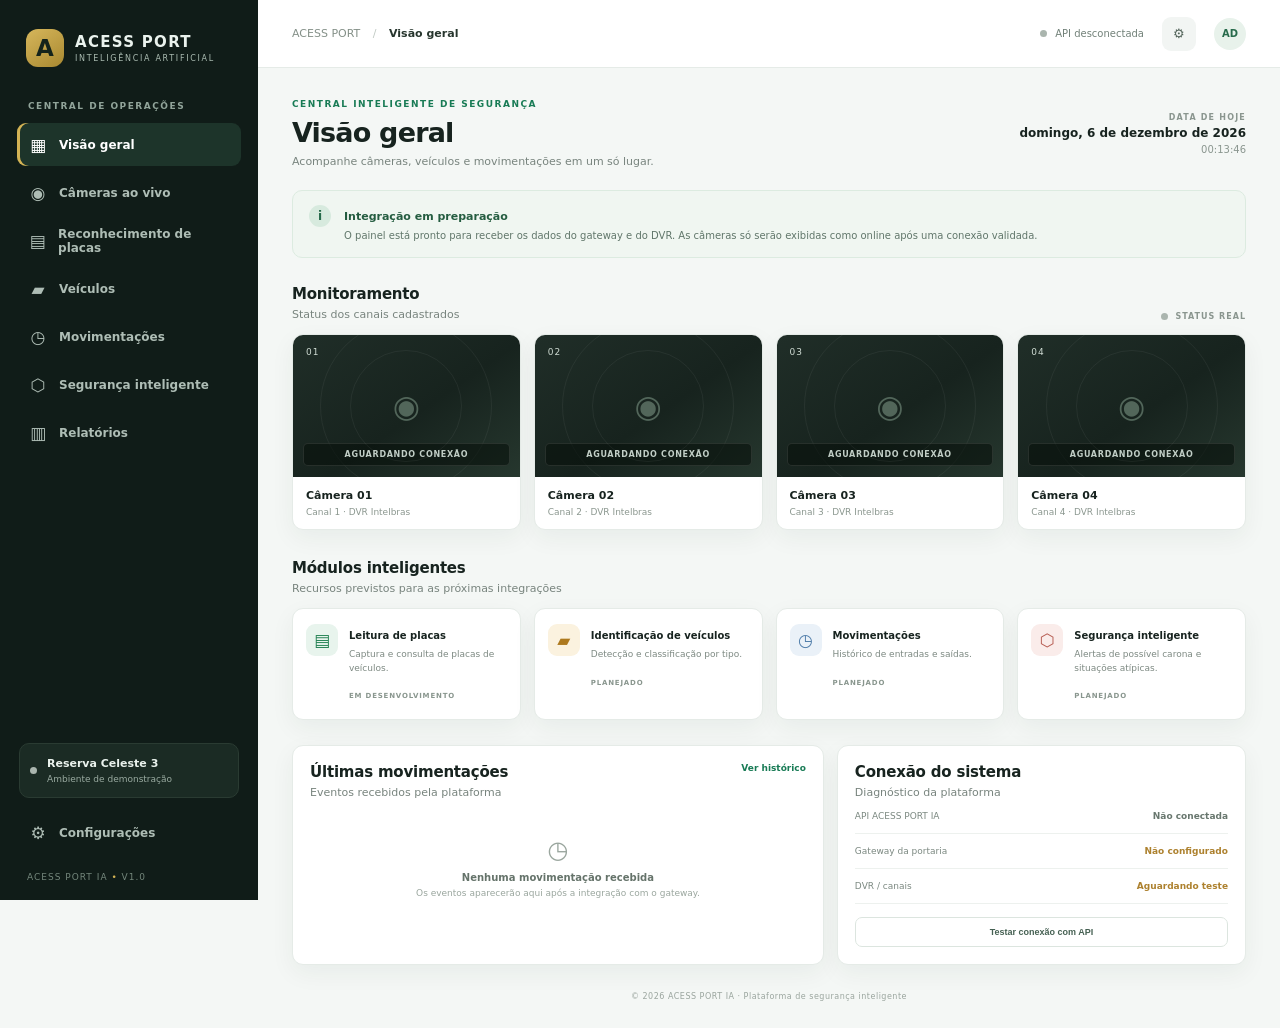
==== acess-port-ia/frontend/index.html @ da47a5ac "Add files via upload" ====
<!doctype html>
<html lang="pt-BR">
<head>
  <meta charset="utf-8">
  <meta name="viewport" content="width=device-width, initial-scale=1">
  <meta name="theme-color" content="#101b18">
  <title>ACESS PORT IA | Central Inteligente</title>
  <link rel="stylesheet" href="./styles.css">
</head>
<body>
  <div class="app-shell">
    <aside class="sidebar" id="sidebar">
      <a class="brand" href="#" aria-label="ACESS PORT IA início">
        <span class="brand-mark">A</span>
        <span class="brand-copy"><strong>ACESS PORT</strong><small>INTELIGÊNCIA ARTIFICIAL</small></span>
      </a>
      <div class="side-label">CENTRAL DE OPERAÇÕES</div>
      <nav class="nav">
        <a class="nav-item active" href="#overview"><span class="nav-icon">▦</span> Visão geral</a>
        <a class="nav-item" href="#cameras"><span class="nav-icon">◉</span> Câmeras ao vivo</a>
        <a class="nav-item" href="#plates"><span class="nav-icon">▤</span> Reconhecimento de placas</a>
        <a class="nav-item" href="#vehicles"><span class="nav-icon">▰</span> Veículos</a>
        <a class="nav-item" href="#events"><span class="nav-icon">◷</span> Movimentações</a>
        <a class="nav-item" href="#security"><span class="nav-icon">⬡</span> Segurança inteligente</a>
        <a class="nav-item" href="#reports"><span class="nav-icon">▥</span> Relatórios</a>
      </nav>
      <div class="sidebar-bottom">
        <div class="property-chip"><span class="status-dot muted"></span><div><strong>Reserva Celeste 3</strong><small>Ambiente de demonstração</small></div></div>
        <a class="nav-item" href="#settings"><span class="nav-icon">⚙</span> Configurações</a>
        <div class="sidebar-foot">ACESS PORT IA <span>•</span> V1.0</div>
      </div>
    </aside>

    <main class="main" id="overview">
      <header class="topbar">
        <button class="menu-toggle" id="menuToggle" aria-label="Abrir menu">☰</button>
        <div class="breadcrumb">ACESS PORT <span>/</span> <strong>Visão geral</strong></div>
        <div class="top-actions">
          <span class="system-state"><i class="status-dot muted" id="apiDot"></i><span id="apiStatus">API desconectada</span></span>
          <button class="icon-button" id="settingsButton" title="Configurar API">⚙</button>
          <div class="user-avatar" title="Administração">AD</div>
        </div>
      </header>

      <section class="page-content">
        <div class="welcome-row">
          <div><div class="eyebrow">CENTRAL INTELIGENTE DE SEGURANÇA</div><h1>Visão geral</h1><p>Acompanhe câmeras, veículos e movimentações em um só lugar.</p></div>
          <div class="date-card"><span>DATA DE HOJE</span><strong id="today">—</strong><small id="clock">--:--:--</small></div>
        </div>

        <div class="notice" role="status"><span class="notice-icon">i</span><div><strong>Integração em preparação</strong><p>O painel está pronto para receber os dados do gateway e do DVR. As câmeras só serão exibidas como online após uma conexão validada.</p></div></div>

        <div class="section-heading"><div><h2>Monitoramento</h2><p>Status dos canais cadastrados</p></div><span class="live-label"><i class="status-dot muted"></i> STATUS REAL</span></div>
        <div class="camera-grid" id="cameraGrid">
          <article class="camera-card"><div class="camera-preview"><span class="camera-number">01</span><span class="camera-symbol">◉</span><span class="camera-pill">AGUARDANDO CONEXÃO</span></div><div class="camera-info"><strong>Câmera 01</strong><small>Canal 1 · DVR Intelbras</small></div></article>
          <article class="camera-card"><div class="camera-preview"><span class="camera-number">02</span><span class="camera-symbol">◉</span><span class="camera-pill">AGUARDANDO CONEXÃO</span></div><div class="camera-info"><strong>Câmera 02</strong><small>Canal 2 · DVR Intelbras</small></div></article>
          <article class="camera-card"><div class="camera-preview"><span class="camera-number">03</span><span class="camera-symbol">◉</span><span class="camera-pill">AGUARDANDO CONEXÃO</span></div><div class="camera-info"><strong>Câmera 03</strong><small>Canal 3 · DVR Intelbras</small></div></article>
          <article class="camera-card"><div class="camera-preview"><span class="camera-number">04</span><span class="camera-symbol">◉</span><span class="camera-pill">AGUARDANDO CONEXÃO</span></div><div class="camera-info"><strong>Câmera 04</strong><small>Canal 4 · DVR Intelbras</small></div></article>
        </div>

        <div class="section-heading lower"><div><h2>Módulos inteligentes</h2><p>Recursos previstos para as próximas integrações</p></div></div>
        <div class="module-grid">
          <article class="module-card"><span class="module-icon green">▤</span><div><strong>Leitura de placas</strong><p>Captura e consulta de placas de veículos.</p><span class="module-state">EM DESENVOLVIMENTO</span></div></article>
          <article class="module-card"><span class="module-icon amber">▰</span><div><strong>Identificação de veículos</strong><p>Detecção e classificação por tipo.</p><span class="module-state">PLANEJADO</span></div></article>
          <article class="module-card"><span class="module-icon blue">◷</span><div><strong>Movimentações</strong><p>Histórico de entradas e saídas.</p><span class="module-state">PLANEJADO</span></div></article>
          <article class="module-card"><span class="module-icon red">⬡</span><div><strong>Segurança inteligente</strong><p>Alertas de possível carona e situações atípicas.</p><span class="module-state">PLANEJADO</span></div></article>
        </div>

        <div class="bottom-grid">
          <section class="panel" id="events"><div class="panel-heading"><div><h2>Últimas movimentações</h2><p>Eventos recebidos pela plataforma</p></div><a href="#events">Ver histórico</a></div><div class="empty-state"><span>◷</span><strong>Nenhuma movimentação recebida</strong><p>Os eventos aparecerão aqui após a integração com o gateway.</p></div></section>
          <section class="panel" id="connection"><div class="panel-heading"><div><h2>Conexão do sistema</h2><p>Diagnóstico da plataforma</p></div></div><div class="connection-row"><span>API ACESS PORT IA</span><strong id="apiDetail">Não conectada</strong></div><div class="connection-row"><span>Gateway da portaria</span><strong class="pending">Não configurado</strong></div><div class="connection-row"><span>DVR / canais</span><strong class="pending">Aguardando teste</strong></div><button class="outline-button" id="retryButton">Testar conexão com API</button></section>
        </div>
        <footer>© <span id="year"></span> ACESS PORT IA · Plataforma de segurança inteligente</footer>
      </section>
    </main>
  </div>

  <dialog id="apiDialog" class="config-dialog">
    <form method="dialog" id="apiForm">
      <div class="dialog-head"><div><span class="eyebrow">CONFIGURAÇÃO</span><h2>Conectar à API</h2></div><button class="close-button" value="cancel" aria-label="Fechar">×</button></div>
      <p>Informe o endereço da API instalada no servidor. Não coloque senhas ou endereços RTSP aqui.</p>
      <label for="apiUrl">Endereço base da API</label>
      <input id="apiUrl" type="url" placeholder="http://127.0.0.1:8000" value="http://127.0.0.1:8000">
      <div class="dialog-actions"><button class="outline-button" value="cancel">Cancelar</button><button class="primary-button" id="saveApi" value="default">Salvar e testar</button></div>
      <small id="configFeedback" class="feedback"></small>
    </form>
  </dialog>
  <script src="./app.js"></script>
</body>
</html>
---- acess-port-ia/frontend/styles.css ----
:root{--bg:#f4f7f5;--surface:#fff;--ink:#17231f;--muted:#78847e;--line:#e5ebe7;--green:#187b55;--green-dark:#10583e;--soft-green:#e8f4ed;--amber:#c58a27;--shadow:0 8px 24px rgba(25,48,37,.055)}
*{box-sizing:border-box}body{margin:0;background:var(--bg);color:var(--ink);font-family:Inter,ui-sans-serif,system-ui,-apple-system,"Segoe UI",sans-serif}.app-shell{min-height:100vh}.sidebar{position:fixed;inset:0 auto 0 0;width:258px;background:#101c18;color:#eaf2ed;padding:25px 17px 18px;display:flex;flex-direction:column;z-index:5}.brand{display:flex;align-items:center;gap:11px;padding:4px 9px 34px;color:inherit;text-decoration:none}.brand-mark{width:38px;height:38px;border-radius:12px;background:linear-gradient(145deg,#d6b65b,#a98931);display:grid;place-items:center;color:#14231b;font-size:23px;font-weight:900}.brand-copy{display:flex;flex-direction:column;gap:3px}.brand-copy strong{font-size:15px;letter-spacing:1.3px}.brand-copy small{font-size:8px;letter-spacing:1.7px;color:#aabbb1}.side-label,.eyebrow{font-size:9px;font-weight:800;letter-spacing:1.5px;color:#91a49a}.side-label{padding:0 11px 12px}.nav{display:grid;gap:5px}.nav-item{height:43px;display:flex;align-items:center;gap:12px;padding:0 12px;color:#aebdb5;text-decoration:none;border-radius:9px;font-size:12px;font-weight:600}.nav-item:hover,.nav-item.active{background:#1d342a;color:#fff}.nav-item.active{box-shadow:inset 3px 0 #d4b354}.nav-icon{width:18px;text-align:center;font-size:17px}.sidebar-bottom{margin-top:auto}.property-chip{display:flex;gap:10px;align-items:center;padding:13px 10px;margin:0 2px 13px;background:#1b2b24;border:1px solid #2a3b32;border-radius:10px}.property-chip div{display:grid;gap:4px}.property-chip strong{font-size:11px}.property-chip small{font-size:9px;color:#9aaba1}.sidebar-foot{padding:18px 10px 0;color:#74877c;font-size:9px;letter-spacing:1px}.sidebar-foot span{color:#d4b354}.main{margin-left:258px;min-height:100vh}.topbar{height:68px;background:#fff;border-bottom:1px solid var(--line);display:flex;align-items:center;justify-content:space-between;padding:0 34px;position:sticky;top:0;z-index:3}.breadcrumb{font-size:11px;color:#849088}.breadcrumb span{padding:0 9px;color:#c1cac4}.breadcrumb strong{color:#26352d}.top-actions{display:flex;align-items:center;gap:18px}.system-state{display:flex;align-items:center;gap:8px;color:#718078;font-size:10px}.status-dot{display:inline-block;width:7px;height:7px;border-radius:50%;background:#aab5ae}.status-dot.green{background:#26a269;box-shadow:0 0 0 3px #e0f3e8}.status-dot.muted{background:#aab5ae}.icon-button,.menu-toggle{border:0;background:#f2f5f3;border-radius:9px;width:34px;height:34px;color:#53645a;cursor:pointer}.user-avatar{width:32px;height:32px;border-radius:50%;display:grid;place-items:center;background:#e8f2eb;color:#276b4b;font-size:10px;font-weight:800}.menu-toggle{display:none}.page-content{max-width:1440px;margin:auto;padding:31px 34px 22px}.welcome-row{display:flex;justify-content:space-between;align-items:center;margin-bottom:22px}.eyebrow{color:var(--green);margin-bottom:8px}h1{font-size:27px;letter-spacing:-.8px;margin:0 0 7px}.welcome-row p,.section-heading p,.panel-heading p{margin:0;color:var(--muted);font-size:11px}.date-card{text-align:right;display:grid;gap:4px}.date-card span{font-size:8px;letter-spacing:1.2px;color:#8a968f;font-weight:800}.date-card strong{font-size:12px}.date-card small{font-size:10px;color:#8a968f}.notice{display:flex;gap:13px;padding:14px 16px;background:#f0f6f1;border:1px solid #dcebe0;border-radius:10px;margin-bottom:27px}.notice-icon{width:22px;height:22px;border-radius:50%;background:#d7eade;color:#276b4b;display:grid;place-items:center;font-weight:800;font-size:12px;flex:none}.notice strong{font-size:11px;color:#245c40}.notice p{font-size:10px;color:#60766a;margin:4px 0 0;line-height:1.5}.section-heading{display:flex;align-items:end;justify-content:space-between;margin-bottom:13px}.section-heading h2,.panel-heading h2{font-size:15px;margin:0 0 5px;letter-spacing:-.2px}.live-label{font-size:8px;letter-spacing:1px;font-weight:800;color:#89958e;display:flex;align-items:center;gap:7px}.camera-grid{display:grid;grid-template-columns:repeat(4,minmax(0,1fr));gap:13px}.camera-card,.module-card,.panel{background:var(--surface);border:1px solid var(--line);border-radius:11px;box-shadow:var(--shadow);overflow:hidden}.camera-preview{height:142px;background:linear-gradient(145deg,#202e28,#17231e 55%,#26372e);position:relative;display:grid;place-items:center;overflow:hidden}.camera-preview:before,.camera-preview:after{content:"";position:absolute;border:1px solid rgba(255,255,255,.055);border-radius:50%;width:170px;height:170px}.camera-preview:after{width:110px;height:110px}.camera-number{position:absolute;top:12px;left:13px;color:#d1ddd5;font-size:9px;letter-spacing:1px}.camera-symbol{font-size:31px;color:#52665a;z-index:1}.camera-pill{position:absolute;bottom:11px;left:10px;right:10px;text-align:center;background:rgba(8,16,12,.58);border:1px solid rgba(255,255,255,.1);border-radius:5px;padding:6px 3px;color:#c1cec6;font-size:8px;font-weight:800;letter-spacing:.7px}.camera-info{padding:12px 13px;display:grid;gap:5px}.camera-info strong{font-size:11px}.camera-info small{font-size:9px;color:#8b978f}.lower{margin-top:29px}.module-grid{display:grid;grid-template-columns:repeat(4,minmax(0,1fr));gap:13px}.module-card{padding:15px 13px;display:flex;gap:11px;min-height:112px}.module-icon{width:32px;height:32px;border-radius:9px;display:grid;place-items:center;font-size:17px;flex:none}.module-icon.green{background:#e8f4ed;color:#248253}.module-icon.amber{background:#fbf2df;color:#ad791e}.module-icon.blue{background:#eaf1f8;color:#4e7ca9}.module-icon.red{background:#faecea;color:#b65b51}.module-card strong{font-size:10px}.module-card p{font-size:9px;color:#7d8982;line-height:1.5;margin:5px 0 8px}.module-state{font-size:7px;letter-spacing:.8px;font-weight:800;color:#89968e}.bottom-grid{display:grid;grid-template-columns:1.3fr 1fr;gap:13px;margin-top:25px}.panel{padding:17px}.panel-heading{display:flex;justify-content:space-between;align-items:start}.panel-heading a{font-size:9px;color:var(--green);text-decoration:none;font-weight:700}.empty-state{min-height:135px;display:flex;flex-direction:column;align-items:center;justify-content:center;text-align:center;color:#9aa69e}.empty-state>span{font-size:24px;margin-bottom:8px}.empty-state strong{font-size:10px;color:#65736a}.empty-state p{font-size:9px;margin:5px 0 0}.connection-row{display:flex;justify-content:space-between;gap:12px;padding:12px 0;border-bottom:1px solid #edf1ee;font-size:9px;color:#7b8880}.connection-row strong{color:#68776e;font-size:9px}.connection-row strong.pending{color:#ad812e}.outline-button,.primary-button{border:1px solid #dce5df;background:#fff;border-radius:7px;padding:9px 12px;color:#456052;font-size:9px;font-weight:800;cursor:pointer}.outline-button:hover{background:#f5f8f6}.panel .outline-button{width:100%;margin-top:13px}footer{text-align:center;padding:27px 0 5px;color:#9aa59e;font-size:8px;letter-spacing:.5px}.config-dialog{border:0;border-radius:14px;width:min(440px,calc(100% - 30px));padding:0;box-shadow:0 24px 80px #10221940}.config-dialog::backdrop{background:#101b18a6;backdrop-filter:blur(3px)}.config-dialog form{padding:23px}.dialog-head{display:flex;justify-content:space-between;align-items:start}.dialog-head h2{font-size:20px;margin:0 0 10px}.close-button{border:0;background:#f1f4f2;border-radius:8px;width:30px;height:30px;font-size:20px;color:#607067;cursor:pointer}.config-dialog p{font-size:11px;color:#78847d;line-height:1.6;margin:3px 0 18px}.config-dialog label{display:block;font-size:10px;font-weight:800;margin-bottom:7px}.config-dialog input{width:100%;padding:11px;border:1px solid #dce5df;border-radius:7px;font-size:11px;outline-color:#4b9b70}.dialog-actions{display:flex;justify-content:end;gap:8px;margin-top:18px}.primary-button{background:var(--green);color:white;border-color:var(--green)}.feedback{display:block;margin-top:10px;color:#718078;font-size:9px}.feedback.error{color:#b64c42}.feedback.success{color:#218154}
@media(max-width:1150px){.camera-grid,.module-grid{grid-template-columns:repeat(2,minmax(0,1fr))}.camera-preview{height:160px}}
@media(max-width:760px){.sidebar{transform:translateX(-100%);transition:transform .22s ease;width:270px}.sidebar.open{transform:translateX(0);box-shadow:10px 0 40px #0003}.main{margin-left:0}.topbar{height:60px;padding:0 15px}.menu-toggle{display:block}.breadcrumb{margin-right:auto;margin-left:12px;font-size:10px}.top-actions{gap:9px}.system-state{font-size:0;gap:0}.system-state .status-dot{width:8px;height:8px}.user-avatar{width:29px;height:29px}.page-content{padding:23px 15px}.welcome-row{align-items:start}.date-card{padding-top:5px}.welcome-row h1{font-size:24px}.welcome-row p{max-width:235px;line-height:1.5}.notice{padding:12px}.camera-grid{gap:9px}.camera-preview{height:116px}.camera-info{padding:10px}.camera-pill{font-size:7px}.module-grid{gap:9px}.module-card{padding:12px 10px;min-height:120px;gap:8px}.module-card p{font-size:8px}.bottom-grid{grid-template-columns:1fr}.section-heading h2{font-size:14px}}
@media(max-width:390px){.camera-grid,.module-grid{grid-template-columns:1fr}.camera-preview{height:150px}.date-card{display:none}.module-card{min-height:unset}.module-card p{font-size:9px}}
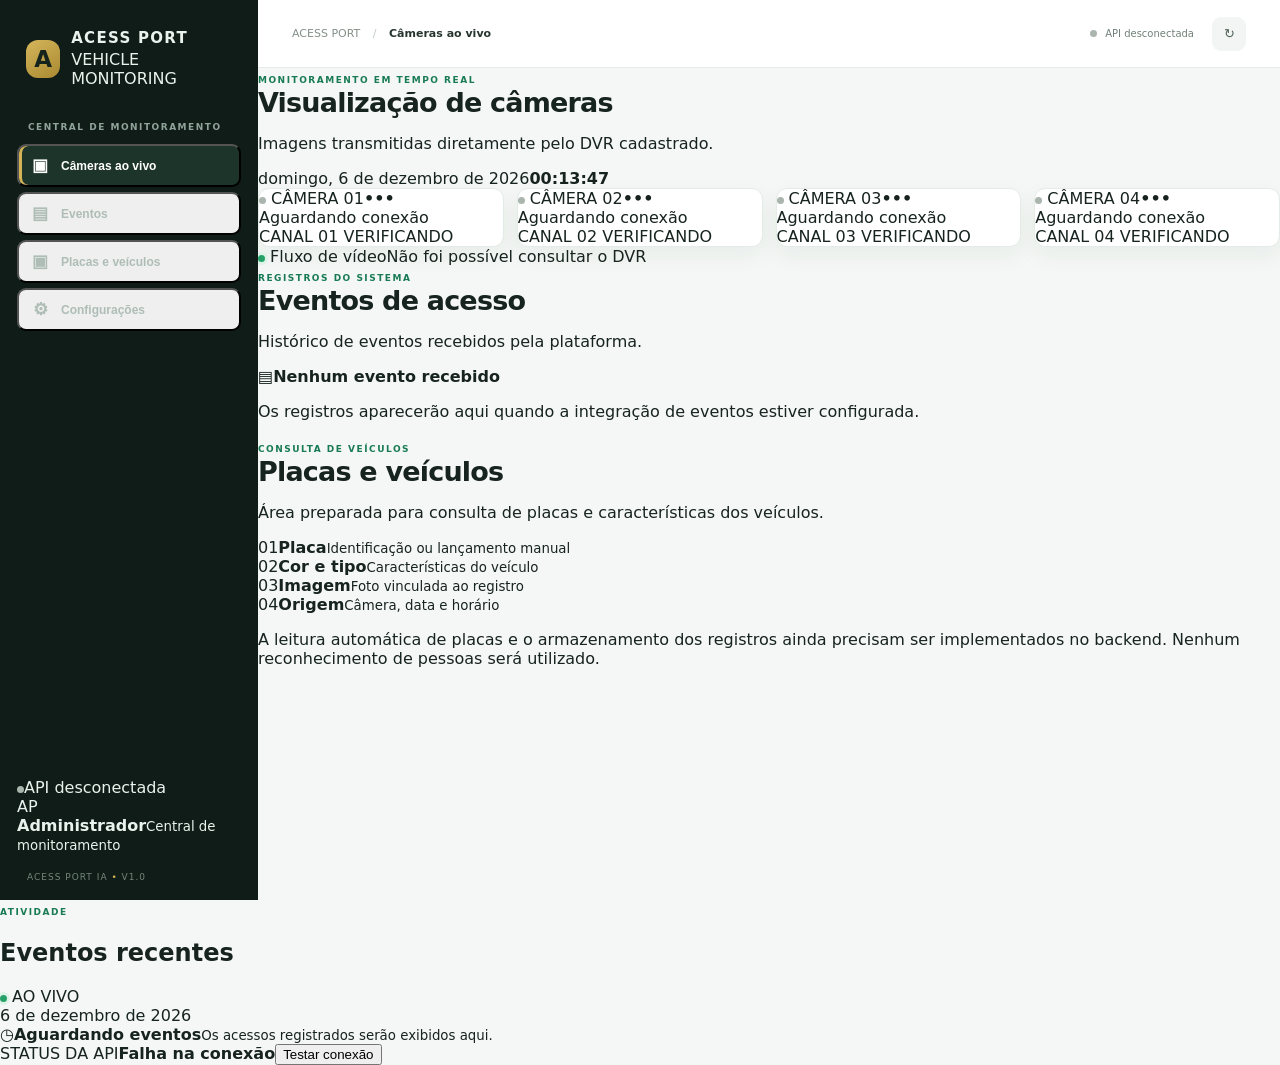
==== commit 1c230b97: "Update index.html" ====
--- a/acess-port-ia/frontend/index.html
+++ b/acess-port-ia/frontend/index.html
@@ -3,86 +3,94 @@
 <head>
   <meta charset="utf-8">
   <meta name="viewport" content="width=device-width, initial-scale=1">
-  <meta name="theme-color" content="#101b18">
-  <title>ACESS PORT IA | Central Inteligente</title>
+  <meta name="theme-color" content="#0b0d0c">
+  <title>ACESS PORT IA | Monitoramento</title>
   <link rel="stylesheet" href="./styles.css">
 </head>
 <body>
   <div class="app-shell">
     <aside class="sidebar" id="sidebar">
-      <a class="brand" href="#" aria-label="ACESS PORT IA início">
-        <span class="brand-mark">A</span>
-        <span class="brand-copy"><strong>ACESS PORT</strong><small>INTELIGÊNCIA ARTIFICIAL</small></span>
-      </a>
-      <div class="side-label">CENTRAL DE OPERAÇÕES</div>
+      <div class="brand">
+        <div class="brand-mark">A</div>
+        <div class="brand-copy"><strong>ACESS PORT</strong><span>VEHICLE MONITORING</span></div>
+      </div>
+      <div class="side-label">CENTRAL DE MONITORAMENTO</div>
       <nav class="nav">
-        <a class="nav-item active" href="#overview"><span class="nav-icon">▦</span> Visão geral</a>
-        <a class="nav-item" href="#cameras"><span class="nav-icon">◉</span> Câmeras ao vivo</a>
-        <a class="nav-item" href="#plates"><span class="nav-icon">▤</span> Reconhecimento de placas</a>
-        <a class="nav-item" href="#vehicles"><span class="nav-icon">▰</span> Veículos</a>
-        <a class="nav-item" href="#events"><span class="nav-icon">◷</span> Movimentações</a>
-        <a class="nav-item" href="#security"><span class="nav-icon">⬡</span> Segurança inteligente</a>
-        <a class="nav-item" href="#reports"><span class="nav-icon">▥</span> Relatórios</a>
+        <button class="nav-item active" data-view="camera"><span class="nav-icon">▣</span> Câmeras ao vivo</button>
+        <button class="nav-item" data-view="events"><span class="nav-icon">▤</span> Eventos</button>
+        <button class="nav-item" data-view="plates"><span class="nav-icon">▣</span> Placas e veículos</button>
+        <button class="nav-item" id="settingsButton"><span class="nav-icon">⚙</span> Configurações</button>
       </nav>
       <div class="sidebar-bottom">
-        <div class="property-chip"><span class="status-dot muted"></span><div><strong>Reserva Celeste 3</strong><small>Ambiente de demonstração</small></div></div>
-        <a class="nav-item" href="#settings"><span class="nav-icon">⚙</span> Configurações</a>
+        <div class="connection-mini"><i id="apiDot" class="status-dot"></i><span id="apiStatus">Conectando API...</span></div>
+        <div class="account"><div class="account-avatar">AP</div><div><strong>Administrador</strong><small>Central de monitoramento</small></div></div>
         <div class="sidebar-foot">ACESS PORT IA <span>•</span> V1.0</div>
       </div>
     </aside>
 
-    <main class="main" id="overview">
+    <main class="main">
       <header class="topbar">
         <button class="menu-toggle" id="menuToggle" aria-label="Abrir menu">☰</button>
-        <div class="breadcrumb">ACESS PORT <span>/</span> <strong>Visão geral</strong></div>
+        <div class="breadcrumb">ACESS PORT <span>/</span> <strong id="pageTitle">Câmeras ao vivo</strong></div>
         <div class="top-actions">
-          <span class="system-state"><i class="status-dot muted" id="apiDot"></i><span id="apiStatus">API desconectada</span></span>
-          <button class="icon-button" id="settingsButton" title="Configurar API">⚙</button>
-          <div class="user-avatar" title="Administração">AD</div>
+          <div class="system-state"><i class="status-dot" id="topApiDot"></i><span id="topApiStatus">Verificando conexão</span></div>
+          <button class="icon-button" id="retryButton" title="Atualizar conexão">↻</button>
         </div>
       </header>
 
-      <section class="page-content">
-        <div class="welcome-row">
-          <div><div class="eyebrow">CENTRAL INTELIGENTE DE SEGURANÇA</div><h1>Visão geral</h1><p>Acompanhe câmeras, veículos e movimentações em um só lugar.</p></div>
-          <div class="date-card"><span>DATA DE HOJE</span><strong id="today">—</strong><small id="clock">--:--:--</small></div>
-        </div>
+      <div class="workspace">
+        <section class="camera-area" id="cameraView">
+          <div class="section-head">
+            <div><span class="eyebrow">MONITORAMENTO EM TEMPO REAL</span><h1>Visualização de câmeras</h1><p>Imagens transmitidas diretamente pelo DVR cadastrado.</p></div>
+            <div class="clock"><span id="today"></span><strong id="clock"></strong></div>
+          </div>
+          <div class="camera-grid" id="cameraGrid">
+            <article class="camera-card loading"><div class="camera-card-head"><span><i class="status-dot"></i> CÂMERA 01</span><b>•••</b></div><div class="camera-screen"><span>Aguardando conexão</span></div><div class="camera-meta">CANAL 01 <span>VERIFICANDO</span></div></article>
+            <article class="camera-card loading"><div class="camera-card-head"><span><i class="status-dot"></i> CÂMERA 02</span><b>•••</b></div><div class="camera-screen"><span>Aguardando conexão</span></div><div class="camera-meta">CANAL 02 <span>VERIFICANDO</span></div></article>
+            <article class="camera-card loading"><div class="camera-card-head"><span><i class="status-dot"></i> CÂMERA 03</span><b>•••</b></div><div class="camera-screen"><span>Aguardando conexão</span></div><div class="camera-meta">CANAL 03 <span>VERIFICANDO</span></div></article>
+            <article class="camera-card loading"><div class="camera-card-head"><span><i class="status-dot"></i> CÂMERA 04</span><b>•••</b></div><div class="camera-screen"><span>Aguardando conexão</span></div><div class="camera-meta">CANAL 04 <span>VERIFICANDO</span></div></article>
+          </div>
+          <div class="bottom-status"><span><i class="status-dot green"></i> Fluxo de vídeo</span><span id="cameraSummary">Aguardando dados do DVR</span></div>
+        </section>
 
-        <div class="notice" role="status"><span class="notice-icon">i</span><div><strong>Integração em preparação</strong><p>O painel está pronto para receber os dados do gateway e do DVR. As câmeras só serão exibidas como online após uma conexão validada.</p></div></div>
+        <section class="data-view hidden" id="eventsView">
+          <span class="eyebrow">REGISTROS DO SISTEMA</span><h1>Eventos de acesso</h1>
+          <p class="view-description">Histórico de eventos recebidos pela plataforma.</p>
+          <div class="empty-panel"><span class="empty-icon">▤</span><strong>Nenhum evento recebido</strong><p>Os registros aparecerão aqui quando a integração de eventos estiver configurada.</p></div>
+        </section>
 
-        <div class="section-heading"><div><h2>Monitoramento</h2><p>Status dos canais cadastrados</p></div><span class="live-label"><i class="status-dot muted"></i> STATUS REAL</span></div>
-        <div class="camera-grid" id="cameraGrid">
-          <article class="camera-card"><div class="camera-preview"><span class="camera-number">01</span><span class="camera-symbol">◉</span><span class="camera-pill">AGUARDANDO CONEXÃO</span></div><div class="camera-info"><strong>Câmera 01</strong><small>Canal 1 · DVR Intelbras</small></div></article>
-          <article class="camera-card"><div class="camera-preview"><span class="camera-number">02</span><span class="camera-symbol">◉</span><span class="camera-pill">AGUARDANDO CONEXÃO</span></div><div class="camera-info"><strong>Câmera 02</strong><small>Canal 2 · DVR Intelbras</small></div></article>
-          <article class="camera-card"><div class="camera-preview"><span class="camera-number">03</span><span class="camera-symbol">◉</span><span class="camera-pill">AGUARDANDO CONEXÃO</span></div><div class="camera-info"><strong>Câmera 03</strong><small>Canal 3 · DVR Intelbras</small></div></article>
-          <article class="camera-card"><div class="camera-preview"><span class="camera-number">04</span><span class="camera-symbol">◉</span><span class="camera-pill">AGUARDANDO CONEXÃO</span></div><div class="camera-info"><strong>Câmera 04</strong><small>Canal 4 · DVR Intelbras</small></div></article>
-        </div>
+        <section class="data-view hidden" id="platesView">
+          <span class="eyebrow">CONSULTA DE VEÍCULOS</span><h1>Placas e veículos</h1>
+          <p class="view-description">Área preparada para consulta de placas e características dos veículos.</p>
+          <div class="feature-grid">
+            <div class="feature-tile"><span>01</span><strong>Placa</strong><small>Identificação ou lançamento manual</small></div>
+            <div class="feature-tile"><span>02</span><strong>Cor e tipo</strong><small>Características do veículo</small></div>
+            <div class="feature-tile"><span>03</span><strong>Imagem</strong><small>Foto vinculada ao registro</small></div>
+            <div class="feature-tile"><span>04</span><strong>Origem</strong><small>Câmera, data e horário</small></div>
+          </div>
+          <p class="notice-text">A leitura automática de placas e o armazenamento dos registros ainda precisam ser implementados no backend. Nenhum reconhecimento de pessoas será utilizado.</p>
+        </section>
+      </div>
+    </main>
 
-        <div class="section-heading lower"><div><h2>Módulos inteligentes</h2><p>Recursos previstos para as próximas integrações</p></div></div>
-        <div class="module-grid">
-          <article class="module-card"><span class="module-icon green">▤</span><div><strong>Leitura de placas</strong><p>Captura e consulta de placas de veículos.</p><span class="module-state">EM DESENVOLVIMENTO</span></div></article>
-          <article class="module-card"><span class="module-icon amber">▰</span><div><strong>Identificação de veículos</strong><p>Detecção e classificação por tipo.</p><span class="module-state">PLANEJADO</span></div></article>
-          <article class="module-card"><span class="module-icon blue">◷</span><div><strong>Movimentações</strong><p>Histórico de entradas e saídas.</p><span class="module-state">PLANEJADO</span></div></article>
-          <article class="module-card"><span class="module-icon red">⬡</span><div><strong>Segurança inteligente</strong><p>Alertas de possível carona e situações atípicas.</p><span class="module-state">PLANEJADO</span></div></article>
-        </div>
-
-        <div class="bottom-grid">
-          <section class="panel" id="events"><div class="panel-heading"><div><h2>Últimas movimentações</h2><p>Eventos recebidos pela plataforma</p></div><a href="#events">Ver histórico</a></div><div class="empty-state"><span>◷</span><strong>Nenhuma movimentação recebida</strong><p>Os eventos aparecerão aqui após a integração com o gateway.</p></div></section>
-          <section class="panel" id="connection"><div class="panel-heading"><div><h2>Conexão do sistema</h2><p>Diagnóstico da plataforma</p></div></div><div class="connection-row"><span>API ACESS PORT IA</span><strong id="apiDetail">Não conectada</strong></div><div class="connection-row"><span>Gateway da portaria</span><strong class="pending">Não configurado</strong></div><div class="connection-row"><span>DVR / canais</span><strong class="pending">Aguardando teste</strong></div><button class="outline-button" id="retryButton">Testar conexão com API</button></section>
-        </div>
-        <footer>© <span id="year"></span> ACESS PORT IA · Plataforma de segurança inteligente</footer>
-      </section>
-    </main>
+    <aside class="event-rail">
+      <div class="rail-head"><div><span class="eyebrow">ATIVIDADE</span><h2>Eventos recentes</h2></div><span class="live-tag"><i class="status-dot green"></i> AO VIVO</span></div>
+      <div class="event-date" id="eventDate"></div>
+      <div class="event-list" id="eventList">
+        <div class="event-empty"><span>◷</span><strong>Aguardando eventos</strong><small>Os acessos registrados serão exibidos aqui.</small></div>
+      </div>
+      <div class="rail-footer"><span>STATUS DA API</span><strong id="apiDetail">Verificando...</strong><button id="railRetry">Testar conexão</button></div>
+    </aside>
   </div>
 
-  <dialog id="apiDialog" class="config-dialog">
-    <form method="dialog" id="apiForm">
-      <div class="dialog-head"><div><span class="eyebrow">CONFIGURAÇÃO</span><h2>Conectar à API</h2></div><button class="close-button" value="cancel" aria-label="Fechar">×</button></div>
-      <p>Informe o endereço da API instalada no servidor. Não coloque senhas ou endereços RTSP aqui.</p>
-      <label for="apiUrl">Endereço base da API</label>
-      <input id="apiUrl" type="url" placeholder="http://127.0.0.1:8000" value="http://127.0.0.1:8000">
-      <div class="dialog-actions"><button class="outline-button" value="cancel">Cancelar</button><button class="primary-button" id="saveApi" value="default">Salvar e testar</button></div>
+  <dialog class="config-dialog" id="apiDialog">
+    <form id="apiForm" method="dialog">
+      <div class="dialog-head"><div><span class="eyebrow">CONFIGURAÇÃO</span><h2>Conexão com API</h2></div><button class="close-button" type="button" id="closeDialog">×</button></div>
+      <p>Informe o endereço do servidor ACESS PORT IA.</p>
+      <label for="apiUrl">Endereço da API</label>
+      <input id="apiUrl" type="url" placeholder="http://127.0.0.1:8000" required>
       <small id="configFeedback" class="feedback"></small>
+      <div class="dialog-actions"><button type="button" class="outline-button" id="cancelDialog">Cancelar</button><button type="submit" class="primary-button" id="saveApi">Salvar e testar</button></div>
     </form>
   </dialog>
   <script src="./app.js"></script>
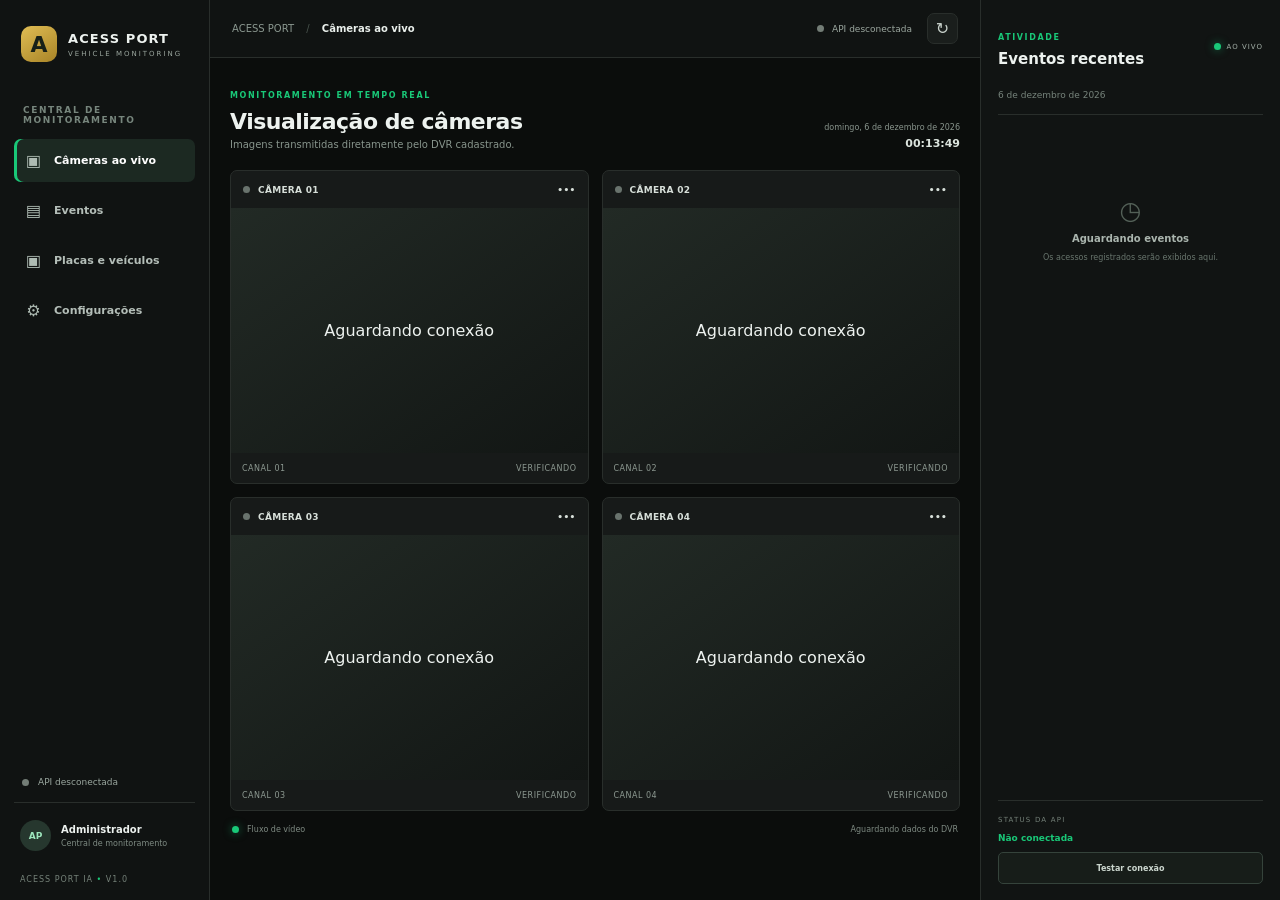
==== commit 63f71e27: "Add files via upload" ====
--- a/acess-port-ia/frontend/index.html
+++ b/acess-port-ia/frontend/index.html
@@ -56,19 +56,14 @@
         <section class="data-view hidden" id="eventsView">
           <span class="eyebrow">REGISTROS DO SISTEMA</span><h1>Eventos de acesso</h1>
           <p class="view-description">Histórico de eventos recebidos pela plataforma.</p>
-          <div class="empty-panel"><span class="empty-icon">▤</span><strong>Nenhum evento recebido</strong><p>Os registros aparecerão aqui quando a integração de eventos estiver configurada.</p></div>
+          <div class="events-full-list" id="eventsFullList"><div class="empty-panel"><span class="empty-icon">▤</span><strong>Aguardando eventos</strong><p>Os veículos reconhecidos aparecerão aqui automaticamente.</p></div></div>
         </section>
 
         <section class="data-view hidden" id="platesView">
           <span class="eyebrow">CONSULTA DE VEÍCULOS</span><h1>Placas e veículos</h1>
           <p class="view-description">Área preparada para consulta de placas e características dos veículos.</p>
-          <div class="feature-grid">
-            <div class="feature-tile"><span>01</span><strong>Placa</strong><small>Identificação ou lançamento manual</small></div>
-            <div class="feature-tile"><span>02</span><strong>Cor e tipo</strong><small>Características do veículo</small></div>
-            <div class="feature-tile"><span>03</span><strong>Imagem</strong><small>Foto vinculada ao registro</small></div>
-            <div class="feature-tile"><span>04</span><strong>Origem</strong><small>Câmera, data e horário</small></div>
-          </div>
-          <p class="notice-text">A leitura automática de placas e o armazenamento dos registros ainda precisam ser implementados no backend. Nenhum reconhecimento de pessoas será utilizado.</p>
+          <div class="events-full-list" id="platesFullList"><div class="empty-panel"><span class="empty-icon">▣</span><strong>Aguardando placas</strong><p>As placas reconhecidas serão exibidas aqui.</p></div></div>
+          <p class="notice-text">Registros de veículos: placa, imagem, cor, tipo, câmera, data e direção. O sistema não realiza reconhecimento de pessoas.</p>
         </section>
       </div>
     </main>
--- a/acess-port-ia/frontend/styles.css
+++ b/acess-port-ia/frontend/styles.css
@@ -1,5 +1,37 @@
-:root{--bg:#f4f7f5;--surface:#fff;--ink:#17231f;--muted:#78847e;--line:#e5ebe7;--green:#187b55;--green-dark:#10583e;--soft-green:#e8f4ed;--amber:#c58a27;--shadow:0 8px 24px rgba(25,48,37,.055)}
-*{box-sizing:border-box}body{margin:0;background:var(--bg);color:var(--ink);font-family:Inter,ui-sans-serif,system-ui,-apple-system,"Segoe UI",sans-serif}.app-shell{min-height:100vh}.sidebar{position:fixed;inset:0 auto 0 0;width:258px;background:#101c18;color:#eaf2ed;padding:25px 17px 18px;display:flex;flex-direction:column;z-index:5}.brand{display:flex;align-items:center;gap:11px;padding:4px 9px 34px;color:inherit;text-decoration:none}.brand-mark{width:38px;height:38px;border-radius:12px;background:linear-gradient(145deg,#d6b65b,#a98931);display:grid;place-items:center;color:#14231b;font-size:23px;font-weight:900}.brand-copy{display:flex;flex-direction:column;gap:3px}.brand-copy strong{font-size:15px;letter-spacing:1.3px}.brand-copy small{font-size:8px;letter-spacing:1.7px;color:#aabbb1}.side-label,.eyebrow{font-size:9px;font-weight:800;letter-spacing:1.5px;color:#91a49a}.side-label{padding:0 11px 12px}.nav{display:grid;gap:5px}.nav-item{height:43px;display:flex;align-items:center;gap:12px;padding:0 12px;color:#aebdb5;text-decoration:none;border-radius:9px;font-size:12px;font-weight:600}.nav-item:hover,.nav-item.active{background:#1d342a;color:#fff}.nav-item.active{box-shadow:inset 3px 0 #d4b354}.nav-icon{width:18px;text-align:center;font-size:17px}.sidebar-bottom{margin-top:auto}.property-chip{display:flex;gap:10px;align-items:center;padding:13px 10px;margin:0 2px 13px;background:#1b2b24;border:1px solid #2a3b32;border-radius:10px}.property-chip div{display:grid;gap:4px}.property-chip strong{font-size:11px}.property-chip small{font-size:9px;color:#9aaba1}.sidebar-foot{padding:18px 10px 0;color:#74877c;font-size:9px;letter-spacing:1px}.sidebar-foot span{color:#d4b354}.main{margin-left:258px;min-height:100vh}.topbar{height:68px;background:#fff;border-bottom:1px solid var(--line);display:flex;align-items:center;justify-content:space-between;padding:0 34px;position:sticky;top:0;z-index:3}.breadcrumb{font-size:11px;color:#849088}.breadcrumb span{padding:0 9px;color:#c1cac4}.breadcrumb strong{color:#26352d}.top-actions{display:flex;align-items:center;gap:18px}.system-state{display:flex;align-items:center;gap:8px;color:#718078;font-size:10px}.status-dot{display:inline-block;width:7px;height:7px;border-radius:50%;background:#aab5ae}.status-dot.green{background:#26a269;box-shadow:0 0 0 3px #e0f3e8}.status-dot.muted{background:#aab5ae}.icon-button,.menu-toggle{border:0;background:#f2f5f3;border-radius:9px;width:34px;height:34px;color:#53645a;cursor:pointer}.user-avatar{width:32px;height:32px;border-radius:50%;display:grid;place-items:center;background:#e8f2eb;color:#276b4b;font-size:10px;font-weight:800}.menu-toggle{display:none}.page-content{max-width:1440px;margin:auto;padding:31px 34px 22px}.welcome-row{display:flex;justify-content:space-between;align-items:center;margin-bottom:22px}.eyebrow{color:var(--green);margin-bottom:8px}h1{font-size:27px;letter-spacing:-.8px;margin:0 0 7px}.welcome-row p,.section-heading p,.panel-heading p{margin:0;color:var(--muted);font-size:11px}.date-card{text-align:right;display:grid;gap:4px}.date-card span{font-size:8px;letter-spacing:1.2px;color:#8a968f;font-weight:800}.date-card strong{font-size:12px}.date-card small{font-size:10px;color:#8a968f}.notice{display:flex;gap:13px;padding:14px 16px;background:#f0f6f1;border:1px solid #dcebe0;border-radius:10px;margin-bottom:27px}.notice-icon{width:22px;height:22px;border-radius:50%;background:#d7eade;color:#276b4b;display:grid;place-items:center;font-weight:800;font-size:12px;flex:none}.notice strong{font-size:11px;color:#245c40}.notice p{font-size:10px;color:#60766a;margin:4px 0 0;line-height:1.5}.section-heading{display:flex;align-items:end;justify-content:space-between;margin-bottom:13px}.section-heading h2,.panel-heading h2{font-size:15px;margin:0 0 5px;letter-spacing:-.2px}.live-label{font-size:8px;letter-spacing:1px;font-weight:800;color:#89958e;display:flex;align-items:center;gap:7px}.camera-grid{display:grid;grid-template-columns:repeat(4,minmax(0,1fr));gap:13px}.camera-card,.module-card,.panel{background:var(--surface);border:1px solid var(--line);border-radius:11px;box-shadow:var(--shadow);overflow:hidden}.camera-preview{height:142px;background:linear-gradient(145deg,#202e28,#17231e 55%,#26372e);position:relative;display:grid;place-items:center;overflow:hidden}.camera-preview:before,.camera-preview:after{content:"";position:absolute;border:1px solid rgba(255,255,255,.055);border-radius:50%;width:170px;height:170px}.camera-preview:after{width:110px;height:110px}.camera-number{position:absolute;top:12px;left:13px;color:#d1ddd5;font-size:9px;letter-spacing:1px}.camera-symbol{font-size:31px;color:#52665a;z-index:1}.camera-pill{position:absolute;bottom:11px;left:10px;right:10px;text-align:center;background:rgba(8,16,12,.58);border:1px solid rgba(255,255,255,.1);border-radius:5px;padding:6px 3px;color:#c1cec6;font-size:8px;font-weight:800;letter-spacing:.7px}.camera-info{padding:12px 13px;display:grid;gap:5px}.camera-info strong{font-size:11px}.camera-info small{font-size:9px;color:#8b978f}.lower{margin-top:29px}.module-grid{display:grid;grid-template-columns:repeat(4,minmax(0,1fr));gap:13px}.module-card{padding:15px 13px;display:flex;gap:11px;min-height:112px}.module-icon{width:32px;height:32px;border-radius:9px;display:grid;place-items:center;font-size:17px;flex:none}.module-icon.green{background:#e8f4ed;color:#248253}.module-icon.amber{background:#fbf2df;color:#ad791e}.module-icon.blue{background:#eaf1f8;color:#4e7ca9}.module-icon.red{background:#faecea;color:#b65b51}.module-card strong{font-size:10px}.module-card p{font-size:9px;color:#7d8982;line-height:1.5;margin:5px 0 8px}.module-state{font-size:7px;letter-spacing:.8px;font-weight:800;color:#89968e}.bottom-grid{display:grid;grid-template-columns:1.3fr 1fr;gap:13px;margin-top:25px}.panel{padding:17px}.panel-heading{display:flex;justify-content:space-between;align-items:start}.panel-heading a{font-size:9px;color:var(--green);text-decoration:none;font-weight:700}.empty-state{min-height:135px;display:flex;flex-direction:column;align-items:center;justify-content:center;text-align:center;color:#9aa69e}.empty-state>span{font-size:24px;margin-bottom:8px}.empty-state strong{font-size:10px;color:#65736a}.empty-state p{font-size:9px;margin:5px 0 0}.connection-row{display:flex;justify-content:space-between;gap:12px;padding:12px 0;border-bottom:1px solid #edf1ee;font-size:9px;color:#7b8880}.connection-row strong{color:#68776e;font-size:9px}.connection-row strong.pending{color:#ad812e}.outline-button,.primary-button{border:1px solid #dce5df;background:#fff;border-radius:7px;padding:9px 12px;color:#456052;font-size:9px;font-weight:800;cursor:pointer}.outline-button:hover{background:#f5f8f6}.panel .outline-button{width:100%;margin-top:13px}footer{text-align:center;padding:27px 0 5px;color:#9aa59e;font-size:8px;letter-spacing:.5px}.config-dialog{border:0;border-radius:14px;width:min(440px,calc(100% - 30px));padding:0;box-shadow:0 24px 80px #10221940}.config-dialog::backdrop{background:#101b18a6;backdrop-filter:blur(3px)}.config-dialog form{padding:23px}.dialog-head{display:flex;justify-content:space-between;align-items:start}.dialog-head h2{font-size:20px;margin:0 0 10px}.close-button{border:0;background:#f1f4f2;border-radius:8px;width:30px;height:30px;font-size:20px;color:#607067;cursor:pointer}.config-dialog p{font-size:11px;color:#78847d;line-height:1.6;margin:3px 0 18px}.config-dialog label{display:block;font-size:10px;font-weight:800;margin-bottom:7px}.config-dialog input{width:100%;padding:11px;border:1px solid #dce5df;border-radius:7px;font-size:11px;outline-color:#4b9b70}.dialog-actions{display:flex;justify-content:end;gap:8px;margin-top:18px}.primary-button{background:var(--green);color:white;border-color:var(--green)}.feedback{display:block;margin-top:10px;color:#718078;font-size:9px}.feedback.error{color:#b64c42}.feedback.success{color:#218154}
-@media(max-width:1150px){.camera-grid,.module-grid{grid-template-columns:repeat(2,minmax(0,1fr))}.camera-preview{height:160px}}
-@media(max-width:760px){.sidebar{transform:translateX(-100%);transition:transform .22s ease;width:270px}.sidebar.open{transform:translateX(0);box-shadow:10px 0 40px #0003}.main{margin-left:0}.topbar{height:60px;padding:0 15px}.menu-toggle{display:block}.breadcrumb{margin-right:auto;margin-left:12px;font-size:10px}.top-actions{gap:9px}.system-state{font-size:0;gap:0}.system-state .status-dot{width:8px;height:8px}.user-avatar{width:29px;height:29px}.page-content{padding:23px 15px}.welcome-row{align-items:start}.date-card{padding-top:5px}.welcome-row h1{font-size:24px}.welcome-row p{max-width:235px;line-height:1.5}.notice{padding:12px}.camera-grid{gap:9px}.camera-preview{height:116px}.camera-info{padding:10px}.camera-pill{font-size:7px}.module-grid{gap:9px}.module-card{padding:12px 10px;min-height:120px;gap:8px}.module-card p{font-size:8px}.bottom-grid{grid-template-columns:1fr}.section-heading h2{font-size:14px}}
-@media(max-width:390px){.camera-grid,.module-grid{grid-template-columns:1fr}.camera-preview{height:150px}.date-card{display:none}.module-card{min-height:unset}.module-card p{font-size:9px}}
+*{box-sizing:border-box} :root{--bg:#0b0d0c;--panel:#171a19;--panel2:#1d211f;--line:#292e2b;--text:#edf2ef;--muted:#8d9992;--green:#19c878;--green2:#0c8d54;--red:#df6666}
+html,body{margin:0;min-height:100%;background:var(--bg);color:var(--text);font-family:Inter,ui-sans-serif,system-ui,-apple-system,"Segoe UI",sans-serif}
+button{font:inherit}.app-shell{min-height:100vh;display:grid;grid-template-columns:210px minmax(420px,1fr) 300px;background:var(--bg)}
+.sidebar{height:100vh;position:sticky;top:0;background:#101312;border-right:1px solid var(--line);padding:24px 14px 16px;display:flex;flex-direction:column;z-index:5}
+.brand{display:flex;align-items:center;gap:11px;padding:2px 7px 43px}.brand-mark{width:36px;height:36px;border-radius:10px;background:linear-gradient(145deg,#e0bd54,#a88427);color:#172018;display:grid;place-items:center;font-size:22px;font-weight:900}.brand-copy{display:grid;gap:4px}.brand-copy strong{font-size:13px;letter-spacing:1.1px}.brand-copy span{font-size:7px;letter-spacing:2px;color:#9ba79f}
+.side-label,.eyebrow{font-size:9px;font-weight:800;letter-spacing:1.6px;color:#77867d}.side-label{padding:0 9px 14px}.nav{display:grid;gap:7px}.nav-item{height:43px;width:100%;border:0;border-radius:7px;background:transparent;color:#b4beb8;text-align:left;padding:0 11px;display:flex;align-items:center;gap:12px;font-size:11px;font-weight:600;cursor:pointer}.nav-item:hover,.nav-item.active{background:#1c2922;color:#fff}.nav-item.active{box-shadow:inset 3px 0 var(--green)}.nav-icon{width:17px;text-align:center;font-size:16px;color:#aebbb3}
+.sidebar-bottom{margin-top:auto}.connection-mini{display:flex;align-items:center;gap:9px;padding:10px 8px 15px;color:#9aa79f;font-size:9px;border-bottom:1px solid var(--line)}.account{display:flex;align-items:center;gap:10px;padding:17px 6px 10px}.account-avatar{width:31px;height:31px;border-radius:50%;background:#26372e;color:#9de6bd;display:grid;place-items:center;font-size:9px;font-weight:800}.account div:last-child{display:grid;gap:4px}.account strong{font-size:10px}.account small{font-size:8px;color:#7e8b83}.sidebar-foot{padding:14px 6px 0;font-size:8px;letter-spacing:1px;color:#758279}.sidebar-foot span{color:var(--green)}
+.main{min-width:0;min-height:100vh}.topbar{height:58px;border-bottom:1px solid var(--line);display:flex;align-items:center;justify-content:space-between;padding:0 22px;background:#101312;position:sticky;top:0;z-index:3}.breadcrumb{font-size:10px;color:#8b9890}.breadcrumb span{padding:0 9px;color:#48534c}.breadcrumb strong{color:#e9efeb}.top-actions{display:flex;align-items:center;gap:15px}.system-state{display:flex;align-items:center;gap:8px;color:#9ba79f;font-size:9px}.status-dot{display:inline-block;width:7px;height:7px;border-radius:50%;background:#69736d;flex:none}.status-dot.green{background:var(--green);box-shadow:0 0 9px #19c87888}.status-dot.muted{background:#737d76}.icon-button,.menu-toggle{border:1px solid var(--line);background:#1a1e1c;color:#c7d0ca;border-radius:7px;width:31px;height:31px;cursor:pointer}.menu-toggle{display:none}
+.workspace{padding:25px 20px 20px}.section-head{display:flex;align-items:end;justify-content:space-between;margin-bottom:20px}.eyebrow{color:var(--green);font-size:8px}.section-head h1,.data-view h1{font-size:22px;letter-spacing:-.5px;margin:7px 0 5px}.section-head p,.view-description{margin:0;color:#88958d;font-size:10px}.clock{text-align:right;display:grid;gap:5px;color:#89958d}.clock span{font-size:8px}.clock strong{font-size:11px;color:#dce4de}
+.camera-grid{display:grid;grid-template-columns:repeat(2,minmax(0,1fr));gap:13px}.camera-card{background:#171a19;border:1px solid #292e2b;border-radius:7px;overflow:hidden;min-width:0}.camera-card-head{height:37px;display:flex;align-items:center;justify-content:space-between;padding:0 12px;color:#d7dfd9;font-size:9px;font-weight:700;letter-spacing:.3px}.camera-card-head>span:first-child{display:flex;align-items:center;gap:8px}.camera-menu{color:#7f8983;letter-spacing:2px}.camera-screen{height:clamp(150px,21vw,245px);position:relative;background:linear-gradient(145deg,#222a25,#121614);display:grid;place-items:center;overflow:hidden}.camera-screen img{width:100%;height:100%;object-fit:cover;display:block}.stream-fallback{display:grid;place-items:center;color:#87958b;font-size:10px;width:100%;height:100%}.camera-overlay{position:absolute;left:9px;bottom:8px;background:#090c0bcc;color:#d0dbd3;padding:4px 6px;border-radius:3px;font-size:7px;letter-spacing:1px}.camera-meta{height:30px;padding:0 11px;display:flex;align-items:center;justify-content:space-between;color:#8d9991;font-size:8px;letter-spacing:.5px}.camera-meta strong{font-size:8px;letter-spacing:.8px}.online-text{color:var(--green)}.offline-text{color:var(--red)}.bottom-status{display:flex;justify-content:space-between;align-items:center;padding:14px 2px;color:#7e8a82;font-size:8px}.bottom-status span:first-child{display:flex;align-items:center;gap:8px}
+.event-rail{height:100vh;position:sticky;top:0;background:#111413;border-left:1px solid var(--line);padding:25px 17px 16px;display:flex;flex-direction:column;min-width:0}.rail-head{display:flex;align-items:center;justify-content:space-between}.rail-head h2{font-size:15px;margin:6px 0 0}.live-tag{display:flex;align-items:center;gap:6px;font-size:7px;letter-spacing:1px;color:#a5b1a9}.event-date{font-size:9px;color:#77847c;padding:22px 0 14px;border-bottom:1px solid var(--line)}.event-list{overflow:auto;flex:1}.event-empty{min-height:230px;display:flex;flex-direction:column;align-items:center;justify-content:center;text-align:center;gap:8px;color:#68756d}.event-empty span{font-size:25px;color:#536057}.event-empty strong{font-size:10px;color:#aab5ae}.event-empty small{font-size:8px;line-height:1.5;max-width:180px}.rail-footer{border-top:1px solid var(--line);padding-top:15px;display:grid;gap:9px}.rail-footer>span{font-size:7px;letter-spacing:1.2px;color:#748078}.rail-footer strong{font-size:9px;color:var(--green);font-weight:600}.rail-footer button{height:32px;border:1px solid #35433b;border-radius:5px;background:#171d19;color:#cbd6ce;font-size:8px;font-weight:700;cursor:pointer}.rail-footer button:hover{border-color:var(--green);color:#fff}
+.data-view{padding:5px 2px}.hidden{display:none!important}.empty-panel{margin-top:25px;min-height:280px;border:1px solid var(--line);border-radius:8px;background:#151918;display:flex;flex-direction:column;align-items:center;justify-content:center;text-align:center;gap:9px}.empty-icon{font-size:28px;color:#6f8075}.empty-panel strong{font-size:12px}.empty-panel p{font-size:9px;color:#849188}.feature-grid{display:grid;grid-template-columns:repeat(2,minmax(0,1fr));gap:12px;margin-top:24px}.feature-tile{background:#171c19;border:1px solid var(--line);border-radius:7px;padding:18px;display:grid;gap:8px}.feature-tile span{font-size:8px;color:var(--green);letter-spacing:1px}.feature-tile strong{font-size:12px}.feature-tile small{font-size:9px;color:#8c9991}.notice-text{margin-top:18px;padding:13px;border:1px solid #39452e;background:#1b2119;color:#aeb99f;border-radius:6px;font-size:9px;line-height:1.6}
+.config-dialog{border:1px solid #303a33;border-radius:10px;width:min(420px,calc(100% - 28px));padding:0;background:#171c19;color:var(--text);box-shadow:0 25px 90px #000b}.config-dialog::backdrop{background:#000b;backdrop-filter:blur(3px)}.config-dialog form{padding:22px}.dialog-head{display:flex;justify-content:space-between;align-items:start}.dialog-head h2{font-size:18px;margin:7px 0 10px}.close-button{border:0;background:#252c27;color:#d5ded8;border-radius:6px;width:29px;height:29px;font-size:20px;cursor:pointer}.config-dialog p{font-size:10px;color:#929e96;margin:4px 0 18px}.config-dialog label{display:block;font-size:9px;font-weight:700;margin-bottom:7px}.config-dialog input{width:100%;padding:11px;border:1px solid #354039;border-radius:6px;background:#0e1210;color:#eaf1ec;font-size:10px;outline-color:var(--green)}.dialog-actions{display:flex;justify-content:end;gap:8px;margin-top:18px}.outline-button,.primary-button{padding:9px 12px;border-radius:5px;font-size:9px;font-weight:700;cursor:pointer}.outline-button{background:#1b211d;border:1px solid #39443d;color:#c4cec7}.primary-button{background:#087d4a;border:1px solid #0a9c5c;color:#fff}.feedback{display:block;margin-top:10px;font-size:9px;color:#8f9c93}.feedback.error{color:#f08080}.feedback.success{color:var(--green)}
+@media(max-width:1120px){.app-shell{grid-template-columns:190px minmax(350px,1fr)}.event-rail{grid-column:2;height:auto;position:relative;border-left:0;border-top:1px solid var(--line);min-height:300px}.event-list{min-height:100px}.camera-screen{height:clamp(145px,24vw,220px)}}
+@media(max-width:700px){.app-shell{display:block}.sidebar{position:fixed;left:0;top:0;width:245px;transform:translateX(-105%);transition:transform .2s ease;box-shadow:15px 0 45px #0008}.sidebar.open{transform:translateX(0)}.main{min-height:auto}.topbar{height:54px;padding:0 12px}.menu-toggle{display:block}.breadcrumb{margin-right:auto;margin-left:10px;font-size:9px}.system-state{font-size:0}.top-actions{gap:8px}.workspace{padding:18px 12px}.section-head{align-items:start;gap:10px}.section-head h1,.data-view h1{font-size:19px}.clock{max-width:115px}.clock span{font-size:7px}.clock strong{font-size:9px}.camera-grid{gap:8px}.camera-screen{height:clamp(115px,33vw,190px)}.camera-card-head{height:32px;padding:0 8px;font-size:8px}.camera-meta{padding:0 8px;font-size:7px}.event-rail{height:auto;position:relative;padding:19px 14px;min-height:310px}.feature-grid{gap:8px}.feature-tile{padding:13px}}
+@media(max-width:390px){.camera-grid{grid-template-columns:1fr}.camera-screen{height:190px}.section-head{display:block}.clock{text-align:left;margin-top:12px;display:flex;gap:12px}.feature-grid{grid-template-columns:1fr}}
+
+/* Histórico de eventos e miniaturas dos veículos */
+.events-full-list{display:grid;gap:12px;margin-top:22px}
+.event-card{display:flex;align-items:center;gap:14px;padding:12px;background:#171c19;border:1px solid var(--line);border-radius:8px;min-width:0}
+.event-card.compact{gap:9px;padding:9px 0;background:transparent;border:0;border-bottom:1px solid var(--line);border-radius:0;align-items:flex-start}
+.event-photo{width:116px;height:78px;flex:none;object-fit:cover;border-radius:6px;background:#252c28;border:1px solid #303a33}
+.event-card.compact .event-photo{width:82px;height:62px}
+.event-photo.no-photo{display:grid;place-items:center;color:#7f8b83;font-size:8px;letter-spacing:.7px}
+.event-details{display:grid;gap:7px;min-width:0;flex:1}
+.event-title-row{display:flex;align-items:center;justify-content:space-between;gap:8px;flex-wrap:wrap}
+.event-plate{font-size:15px;letter-spacing:1px;color:#f1f5f2}
+.event-card.compact .event-plate{font-size:11px}
+.direction-pill{padding:4px 7px;border-radius:4px;font-size:8px;font-weight:800;letter-spacing:.6px}
+.direction-pill.entry{background:#123d2a;color:#65dfa0}
+.direction-pill.exit{background:#3b2c15;color:#edc16c}
+.event-attributes{display:flex;flex-wrap:wrap;gap:7px 13px;color:#aab5ad;font-size:10px}
+.event-card.compact .event-attributes{display:grid;gap:3px;font-size:8px}
+.event-time{font-size:9px;color:#78857d}
+.event-card.compact .event-time{font-size:8px}
+.image-error{visibility:hidden}
+@media(max-width:700px){.event-photo{width:92px;height:68px}.event-card{gap:9px;padding:9px}.event-attributes{font-size:9px}}
